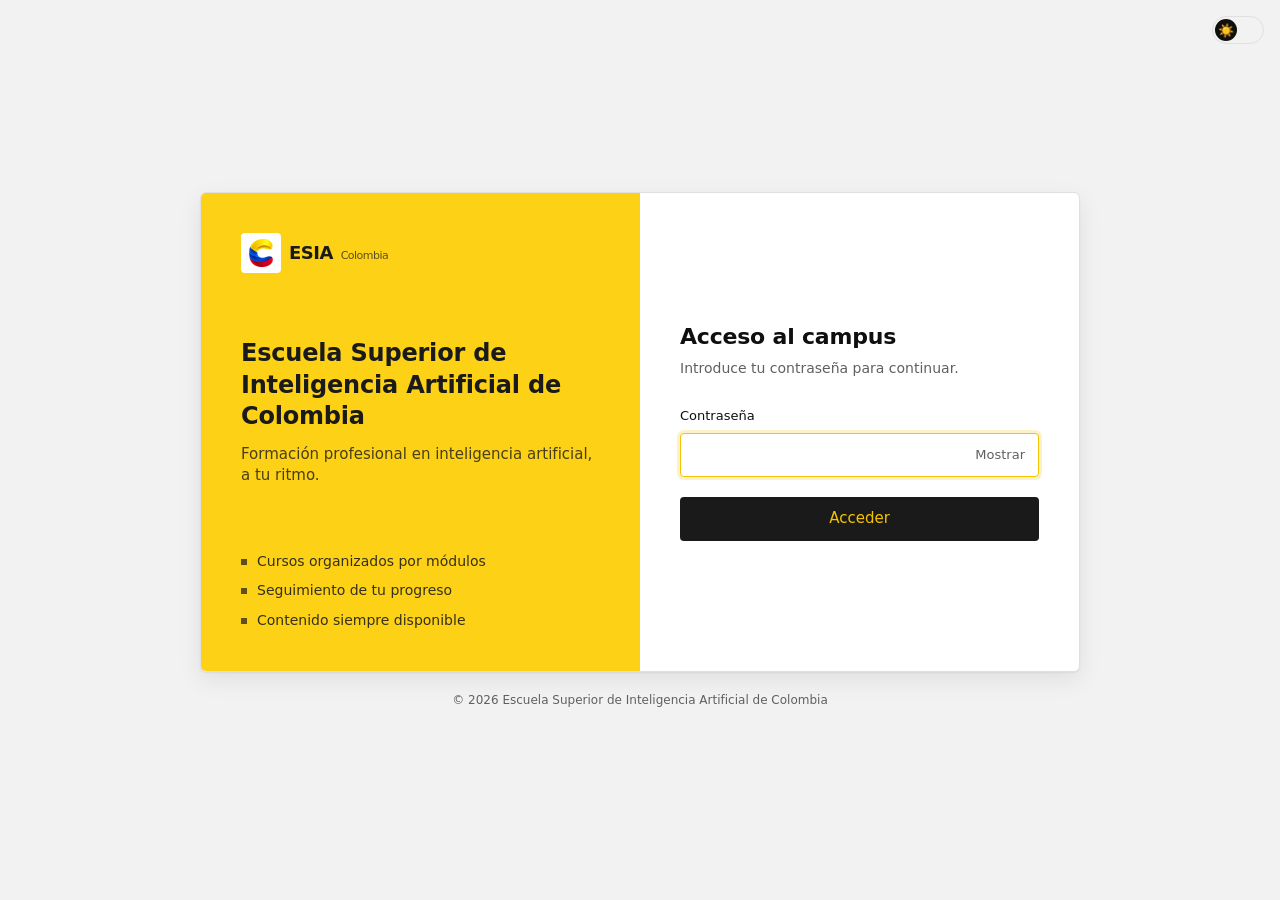
==== index.html @ a691611e "Escuela Superior de IA de Colombia: tema amarillo y logo Co-Authored-By: Claude Sonnet 5.5 <noreply@" ====
<!doctype html>
<html lang="es">
<head>
  <meta charset="utf-8">
  <meta name="viewport" content="width=device-width, initial-scale=1">
  <title>Escuela Superior de Inteligencia Artificial de Colombia</title>
  <meta name="description" content="Plataforma de formación en inteligencia artificial. Acceso con contraseña.">
  <meta name="theme-color" content="#fcd116">
  <link rel="icon" href="assets/favicon.png" type="image/png">
  <!-- Vista previa al compartir (WhatsApp, Telegram, redes). Si cambia la dirección web, actualiza las URLs de abajo. -->
  <link rel="canonical" href="https://paumartifelip-cpu.github.io/escuelasuperioriacolombia/">
  <link rel="apple-touch-icon" href="assets/apple-touch-icon.png">
  <meta property="og:type" content="website">
  <meta property="og:site_name" content="ESIA Colombia">
  <meta property="og:locale" content="es_ES">
  <meta property="og:title" content="Escuela Superior de Inteligencia Artificial de Colombia">
  <meta property="og:description" content="Formación profesional en inteligencia artificial, a tu ritmo.">
  <meta property="og:url" content="https://paumartifelip-cpu.github.io/escuelasuperioriacolombia/">
  <meta property="og:image" content="https://paumartifelip-cpu.github.io/escuelasuperioriacolombia/assets/og-image.png">
  <meta property="og:image:type" content="image/png">
  <meta property="og:image:width" content="1200">
  <meta property="og:image:height" content="630">
  <meta property="og:image:alt" content="Logo de la Escuela Superior de Inteligencia Artificial de Colombia">
  <meta name="twitter:card" content="summary_large_image">
  <meta name="twitter:title" content="Escuela Superior de Inteligencia Artificial de Colombia">
  <meta name="twitter:description" content="Formación profesional en inteligencia artificial, a tu ritmo.">
  <meta name="twitter:image" content="https://paumartifelip-cpu.github.io/escuelasuperioriacolombia/assets/og-image.png">
  <link rel="stylesheet" href="css/styles.css">
  <script src="js/redirect.js"></script>
  <script src="js/theme.js"></script>
</head>
<body class="intro-page">
  <main class="intro">
    <button id="theme-btn" class="switch intro-theme" type="button" role="switch" aria-checked="false" aria-label="Modo oscuro"><span class="switch-knob" aria-hidden="true"></span></button>

    <section class="intro-card" aria-labelledby="intro-title">
      <div class="intro-aside">
        <div class="brand">
          <img class="brand-logo" src="assets/logo.png" alt="" width="40" height="40">
          <span class="brand-text">ESIA <small>Colombia</small></span>
        </div>
        <div>
          <h1 id="intro-title">Escuela Superior de Inteligencia Artificial de Colombia</h1>
          <p class="lead">Formación profesional en inteligencia artificial, a tu ritmo.</p>
        </div>
        <ul class="intro-points">
          <li>Cursos organizados por módulos</li>
          <li>Seguimiento de tu progreso</li>
          <li>Contenido siempre disponible</li>
        </ul>
      </div>

      <div class="intro-main">
        <h2>Acceso al campus</h2>
        <p class="intro-note">Introduce tu contraseña para continuar.</p>

        <form id="gate-form" class="gate" autocomplete="off" novalidate>
          <label for="password">Contraseña</label>
          <div class="gate-field">
            <input id="password" name="password" type="password"
                   autocomplete="current-password" aria-describedby="gate-error" required autofocus>
            <button type="button" id="toggle-pass" class="gate-toggle" aria-label="Mostrar contraseña">Mostrar</button>
          </div>
          <p id="gate-error" class="gate-error" role="alert" hidden></p>
          <button type="submit" class="btn btn-primary btn-block">Acceder</button>
        </form>
      </div>
    </section>

    <footer class="intro-foot">© <span id="year"></span> Escuela Superior de Inteligencia Artificial de Colombia</footer>
  </main>

  <script src="js/auth.js"></script>
  <script src="js/gate.js"></script>
</body>
</html>
---- css/styles.css ----
:root {
  --bg: #242527;
  --surface: #2c2d30;
  --surface-2: #36373b;
  --surface-3: #4a4b50;
  --text: #f1f1f1;
  --text-dim: #b4b5ba;
  --red: #ce1126;
  --red-dark: #a50d1f;
  --blue: #fcd116;
  --accent: #fcd116;
  --accent-deep: #e6b800;
  --on-accent: #1a1a1a;
  --on-text: #242527;
  --topbar-bg: rgba(36, 37, 39, .95);
  --error: #ff6b81;
  --radius: 6px;
  --topbar-h: 56px;
  --sidebar-w: 240px;
}

*, *::before, *::after { box-sizing: border-box; }
html { -webkit-text-size-adjust: 100%; }
html { color-scheme: dark; }
html[data-theme="light"] {
  color-scheme: light;
  --bg: #ffffff;
  --surface: #ffffff;
  --surface-2: #f2f2f2;
  --surface-3: #e0e0e0;
  --text: #0f0f0f;
  --text-dim: #606060;
  --on-text: #ffffff;
  --topbar-bg: rgba(255, 255, 255, .95);
  --blue: #b38f00;
  --accent: #f5c400;
  --accent-deep: #d4a900;
  --on-accent: #1a1a1a;
  --error: #c4001f;
}
body {
  margin: 0;
  background: var(--bg);
  color: var(--text);
  font-family: Roboto, "Segoe UI", system-ui, -apple-system, Arial, sans-serif;
  font-size: 14px;
  line-height: 1.4;
  -webkit-font-smoothing: antialiased;
  overflow-x: hidden;
  overflow-wrap: break-word;
}
a { color: inherit; text-decoration: none; }
img { display: block; max-width: 100%; }
h1, h2, h3, p { margin: 0; }
:focus-visible { outline: 2px solid var(--blue); outline-offset: 2px; }
[hidden] { display: none !important; }

/* ---------- Marca ---------- */
.brand { display: inline-flex; align-items: center; gap: 8px; font-weight: 700; letter-spacing: -0.5px; }
.brand-logo { width: 32px; height: 32px; object-fit: contain; flex: none; }
.brand-text { font-size: 18px; }
.brand-text small { font-weight: 400; color: var(--text-dim); font-size: 11px; margin-left: 2px; }

/* ---------- Botones ---------- */
.btn {
  display: inline-flex; align-items: center; justify-content: center; gap: 6px;
  border: 0; border-radius: 6px; padding: 0 16px; min-height: 36px;
  font: inherit; font-weight: 500; cursor: pointer; transition: background .15s;
  text-align: center;
}
.btn-primary { background: var(--accent); color: var(--on-accent); }
.btn-primary:hover { background: var(--accent-deep); }
html:not([data-theme="light"]) .btn-primary:hover { background: #ffe14d; }
.btn-secondary { background: transparent; color: var(--text); border: 1px solid var(--surface-3); }
.btn-secondary:hover { background: var(--surface-2); }
.btn-ghost { background: transparent; color: var(--text); border: 1px solid var(--surface-3); }
.btn-ghost:hover { background: var(--surface-2); }
.btn-block { width: 100%; min-height: 44px; border-radius: 4px; font-size: 15px; }
.intro .btn-primary { background: var(--on-accent); color: var(--accent); opacity: 1; }
.intro .btn-primary:hover { background: #000; }
.icon-btn {
  display: grid; place-items: center; width: 40px; height: 40px; border: 0; border-radius: 50%;
  background: transparent; color: var(--text); cursor: pointer; font-size: 16px; flex: none;
}
.icon-btn:hover { background: var(--surface-2); }

/* ---------- Introducción ---------- */
.intro-page { min-height: 100vh; min-height: 100dvh; background: var(--surface-2); }
.intro {
  position: relative; min-height: 100vh; min-height: 100dvh; display: flex; flex-direction: column;
  align-items: center; justify-content: center; padding: 24px 16px;
}
.intro-card {
  display: grid; grid-template-columns: 1fr 1fr; width: 100%; max-width: 880px; min-height: 480px;
  background: var(--bg); border: 1px solid var(--surface-3); border-radius: 6px; overflow: hidden;
  box-shadow: 0 1px 2px rgba(0, 0, 0, .06), 0 8px 24px rgba(0, 0, 0, .08);
}
.intro-aside {
  display: flex; flex-direction: column; justify-content: space-between; gap: 32px; padding: 40px;
  background: #fcd116; color: #1a1a1a;
}
.intro-aside .brand-text small { color: rgba(26, 26, 26, .7); }
.intro-aside .brand-logo { width: 40px; height: 40px; background: #fff; border-radius: 4px; padding: 4px; }
.intro-aside h1 { font-size: 24px; line-height: 1.3; font-weight: 600; letter-spacing: -.2px; margin-bottom: 12px; }
.lead { color: rgba(26, 26, 26, .8); font-size: 15px; }
.intro-points { list-style: none; margin: 0; padding: 0; display: grid; gap: 10px; color: rgba(26, 26, 26, .88); font-size: 14px; }
.intro-points li { display: flex; align-items: center; gap: 10px; }
.intro-points li::before { content: ""; width: 6px; height: 6px; background: #1a1a1a; opacity: .7; flex: none; }
.intro-aside, .intro-main { min-width: 0; }
.intro-main { display: flex; flex-direction: column; justify-content: center; padding: 40px; }
.intro-main h2 { font-size: 22px; font-weight: 600; letter-spacing: -.2px; }
.intro-note { color: var(--text-dim); margin: 6px 0 28px; }
.gate label { display: block; font-weight: 500; font-size: 13px; margin-bottom: 8px; }
.gate-field { position: relative; display: flex; align-items: center; }
.gate input {
  width: 100%; height: 44px; padding: 0 84px 0 14px; border-radius: 4px;
  background: var(--bg); color: var(--text); border: 1px solid var(--surface-3); font: inherit; font-size: 16px;
}
.gate input:hover { border-color: var(--text-dim); }
.gate input:focus { outline: none; border-color: var(--accent); box-shadow: 0 0 0 3px color-mix(in srgb, var(--accent) 22%, transparent); }
.gate input[aria-invalid="true"] { border-color: var(--error); }
.gate-toggle {
  position: absolute; right: 4px; height: 36px; padding: 0 10px; border: 0; border-radius: 4px;
  background: transparent; color: var(--text-dim); font: inherit; font-size: 13px; cursor: pointer;
}
.gate-toggle:hover { color: var(--text); background: var(--surface-2); }
.gate-error { color: var(--error); margin-top: 10px; font-size: 13px; }
.gate .btn-block { margin-top: 20px; }
.intro-foot { margin-top: 20px; color: var(--text-dim); font-size: 12px; text-align: center; }
.shake { animation: shake .4s; }
@keyframes shake {
  20%, 60% { transform: translateX(-6px); }
  40%, 80% { transform: translateX(6px); }
}

/* ---------- Barra superior ---------- */
.topbar {
  position: fixed; inset: 0 0 auto 0; z-index: 30; height: var(--topbar-h);
  display: flex; align-items: center; justify-content: space-between; gap: 12px; padding: 0 16px;
  background: var(--topbar-bg); backdrop-filter: blur(8px); border-bottom: 1px solid var(--surface-3);
}
.topbar-left { display: flex; align-items: center; gap: 8px; }
.topbar-right { display: flex; align-items: center; gap: 8px; min-width: 100px; justify-content: flex-end; }
.search {
  position: relative; display: flex; align-items: center; flex: 0 1 560px; min-width: 0; height: 40px;
  background: var(--bg); border: 1px solid var(--surface-3); border-radius: 4px;
  transition: background .15s, border-color .15s, box-shadow .15s;
}
.search:hover { border-color: var(--text-dim); }
.search:focus-within {
  background: var(--bg); border-color: var(--accent); box-shadow: 0 0 0 3px color-mix(in srgb, var(--accent) 22%, transparent);
}
.search-icon { position: absolute; left: 14px; color: var(--text-dim); pointer-events: none; display: grid; }
.search input {
  flex: 1; min-width: 0; height: 100%; padding: 0 40px 0 44px; background: transparent; color: var(--text);
  border: 0; border-radius: 4px; font: inherit; font-size: 15px; appearance: none; -webkit-appearance: none;
}
.search input:focus { outline: none; }
.search input::placeholder { color: var(--text-dim); }
.search input::-webkit-search-cancel-button { display: none; }
.search-clear {
  position: absolute; right: 6px; width: 28px; height: 28px; border: 0; border-radius: 50%;
  background: transparent; color: var(--text-dim); cursor: pointer; font-size: 18px; line-height: 1;
}
.search-clear:hover { background: var(--surface-3); color: var(--text); }
.search:not(.has-value) .search-clear { display: none; }

/* ---------- Interruptor de tema ---------- */
.switch {
  position: relative; flex: none; width: 52px; height: 28px; padding: 0; border: 1px solid var(--surface-3);
  border-radius: 14px; background: var(--surface-2); cursor: pointer; transition: background .2s;
}
.switch-knob {
  position: absolute; top: 2px; left: 2px; width: 22px; height: 22px; border-radius: 50%;
  display: grid; place-items: center; font-size: 13px; line-height: 1;
  background: var(--text); color: var(--on-text); transition: transform .2s;
}
.switch[aria-checked="true"] .switch-knob { transform: translateX(24px); }
.intro-theme { position: absolute; top: 16px; right: 16px; z-index: 2; }

/* ---------- Estructura ---------- */
.shell { padding-top: var(--topbar-h); display: flex; min-height: 100vh; max-width: 100%; }
.sidebar {
  position: fixed; top: var(--topbar-h); bottom: 0; left: 0; width: var(--sidebar-w);
  padding: 12px; overflow-y: auto; background: var(--bg); z-index: 25;
}
.view { flex: 1; min-width: 0; max-width: 100%; margin-left: var(--sidebar-w); padding: 12px 24px 48px; outline: none; }
.sidebar-collapsed .sidebar { display: none; }
.sidebar-collapsed .view { margin-left: 0; }
.backdrop { position: fixed; inset: 0; background: rgba(0, 0, 0, .6); z-index: 20; }

.side-item {
  display: flex; align-items: center; gap: 12px; padding: 8px 12px; border-radius: 6px; line-height: 1.3;
}
.side-item:hover { background: var(--surface-2); }
.side-item.active { background: var(--surface-2); font-weight: 600; box-shadow: inset 3px 0 0 var(--accent); }
.side-logout { width: 100%; margin-top: 16px; border: 0; background: transparent; color: var(--text-dim); font: inherit; cursor: pointer; text-align: left; }
.side-num { flex: none; display: grid; place-items: center; width: 24px; height: 24px; border-radius: 4px; background: var(--surface-3); font-size: 12px; font-weight: 600; }
.side-item.active .side-num { background: var(--accent); color: var(--on-accent); }
.side-icon { width: 24px; text-align: center; flex: none; font-size: 18px; }
.side-label { display: grid; min-width: 0; }
.side-sub { color: var(--text-dim); font-size: 12px; }
.progress .progress-text { margin-top: 8px; }
.side-title { margin: 24px 12px 8px; font-weight: 600; font-size: 11px; letter-spacing: .08em; text-transform: uppercase; color: var(--text-dim); }
.side-title.current { color: var(--text); }
.chips-sub { padding-top: 0; }
.chips-sub .chip { background: transparent; border: 1px solid var(--surface-3); }
.chips-sub .chip.active { background: var(--text); border-color: var(--text); }
.progress { padding: 4px 12px; }


/* ---------- Contenido ---------- */
.view-title { font-size: 24px; font-weight: 700; margin: 8px 0 16px; letter-spacing: -.3px; }
.eyebrow { font-size: 11px; font-weight: 600; letter-spacing: .1em; text-transform: uppercase; color: var(--text-dim); }
.crumb { display: inline-block; margin: 4px 0 8px; color: var(--text-dim); font-weight: 500; }
.crumb:hover { color: var(--text); }
.empty { display: grid; justify-items: center; gap: 12px; padding: 80px 16px; color: var(--text-dim); text-align: center; }
.empty-icon { font-size: 48px; }
.thumb { position: relative; aspect-ratio: 16 / 9; border-radius: 4px; overflow: hidden; background: var(--surface-2); flex: none; }
.thumb img { width: 100%; height: 100%; object-fit: cover; }
.thumb-fallback { visibility: hidden; }
.thumb-sm { width: 128px; }

.bar { height: 4px; border-radius: 2px; background: var(--surface-3); overflow: hidden; }
.bar span { display: block; height: 100%; width: 0; background: var(--accent); transition: width .3s; }
.progress-block { display: grid; gap: 6px; margin: 12px 0; }
.progress-text { color: var(--text-dim); font-size: 12px; }

/* Inicio: continuar + cursos */
.resume {
  display: flex; align-items: center; gap: 16px; padding: 12px; margin-bottom: 20px;
  background: var(--bg); border: 1px solid var(--surface-3); border-left: 3px solid var(--accent); border-radius: var(--radius);
}
.resume:hover { background: var(--surface-2); }
.resume .lesson-text { flex: 1; }
.courses { display: grid; grid-template-columns: repeat(auto-fill, minmax(320px, 1fr)); gap: 16px; max-width: 1000px; }
.course-card { display: flex; flex-direction: column; padding: 24px; background: var(--bg); border: 1px solid var(--surface-3); border-top: 3px solid var(--accent); border-radius: 6px; }
.lead-line { color: var(--text-dim); margin: -8px 0 20px; font-size: 15px; }
.course-desc { color: var(--text-dim); margin-top: 6px; font-size: 14px; max-width: 60ch; }
.course-title { font-size: 18px; line-height: 1.3; margin-top: 4px; }
.course-meta { color: var(--text-dim); margin-top: 4px; }
.course-actions { display: flex; flex-wrap: wrap; gap: 8px; margin-top: auto; padding-top: 8px; }

/* Curso: módulos y lecciones numeradas */
.course-head { display: flex; align-items: flex-start; justify-content: space-between; gap: 16px; flex-wrap: wrap; max-width: 860px; margin-bottom: 8px; }
.course-head > div { flex: 1; min-width: 260px; }
.module { max-width: 860px; margin-top: 40px; }
.module-head { display: flex; align-items: flex-end; justify-content: space-between; gap: 12px; padding: 0 12px 12px; border-bottom: 2px solid var(--text); }
.module-title { font-size: 18px; font-weight: 600; margin-top: 4px; }
.count { color: var(--text-dim); font-weight: 600; font-variant-numeric: tabular-nums; }
.count.complete { color: var(--text); }
.count.complete::before { content: "✓ "; }

.lessons { list-style: none; margin: 0; padding: 0; }
.lesson { display: flex; align-items: center; gap: 12px; padding: 14px 12px; border-radius: 6px; }
.lesson:hover { background: var(--surface-2); }
.lesson.current { background: var(--surface-2); box-shadow: inset 3px 0 0 var(--accent); }
.lesson.current .lesson-title { font-weight: 600; }
.lesson-link { display: flex; align-items: center; gap: 16px; flex: 1; min-width: 0; }
.lesson-text { display: grid; gap: 2px; min-width: 0; }
.lesson-title { font-weight: 500; font-size: 15px; line-height: 1.45; }
.lesson-sub { color: var(--text-dim); font-size: 13px; }
.step { flex: none; width: 20px; text-align: center; color: var(--text-dim); font-size: 13px; font-weight: 500; font-variant-numeric: tabular-nums; }
.lesson.seen .lesson-title { color: var(--text-dim); }
.lesson.seen .thumb img { opacity: .55; }
.lessons-flat { max-width: 860px; }

/* Botón de visto: anillo fino; al marcar, solo una marca dibujada con trazo */
.check {
  position: relative; flex: none; width: 20px; height: 20px; padding: 0; margin-left: 4px;
  border: 1.5px solid var(--surface-3); border-radius: 50%; background: transparent; cursor: pointer;
  font-size: 0; color: var(--text); transition: border-color .15s, background .15s;
}
.check:hover { border-color: var(--text-dim); }
.check::after {
  content: ""; position: absolute; left: 5.5px; top: 2.5px; width: 4px; height: 8px;
  border: solid currentColor; border-width: 0 1.5px 1.5px 0; transform: rotate(45deg) scale(0);
  transition: transform .15s;
}
.check.on { border-color: var(--text); }
.check.on::after { transform: rotate(45deg) scale(1); }

/* Reproductor */
.watch { display: grid; grid-template-columns: minmax(0, 1fr) 380px; gap: 28px; max-width: 1600px; margin: 0 auto; }
.player { aspect-ratio: 16 / 9; border-radius: var(--radius); overflow: hidden; background: #000; margin-bottom: 14px; }
.player iframe { width: 100%; height: 100%; border: 0; display: block; }
.watch-title { font-size: 22px; overflow-wrap: anywhere; font-weight: 700; line-height: 1.3; margin: 4px 0; }
.watch-actions { display: flex; flex-wrap: wrap; align-items: center; gap: 8px; margin-top: 14px; }
.watch-nav { display: grid; grid-template-columns: 1fr 1fr; gap: 12px; margin-top: 24px; }
.nav-link { display: grid; gap: 2px; padding: 12px 14px; border-radius: var(--radius); background: var(--bg); border: 1px solid var(--surface-3); min-width: 0; }
.nav-link:hover { background: var(--surface-2); }
.nav-link small { color: var(--text-dim); font-weight: 600; }
.nav-link span { font-weight: 500; overflow: hidden; text-overflow: ellipsis; white-space: nowrap; }
.nav-next { text-align: right; grid-column: 2; }
.file-warning { margin-bottom: 12px; padding: 10px 14px; border-radius: var(--radius); background: var(--surface-2); border-left: 4px solid var(--accent); }

.queue { align-self: start; position: sticky; top: calc(var(--topbar-h) + 12px); max-height: calc(100vh - var(--topbar-h) - 24px); overflow-y: auto; padding: 0 4px 24px 0; }
.queue .crumb { margin-bottom: 16px; }
.queue-title { font-size: 18px; font-weight: 600; line-height: 1.35; }
.queue .progress-block { margin: 16px 0 8px; }
.queue-module { display: flex; justify-content: space-between; align-items: baseline; gap: 8px; margin: 32px 12px 8px; font-weight: 500; font-size: 13px; color: var(--text-dim); }
.queue-module span:first-child { letter-spacing: .02em; }
.lessons-compact .lesson { padding: 12px 12px; }
.lessons-compact .lesson-link { gap: 14px; }
.lessons-compact .lesson-title { font-size: 14px; line-height: 1.45; font-weight: 400; }
.lessons-compact .lesson.current .lesson-title { font-weight: 600; }

.noscript { padding: 24px; text-align: center; }

/* ---------- Responsive ---------- */
@media (max-width: 1200px) {
  .watch { grid-template-columns: 1fr; }
  .queue { position: static; max-height: none; }
}
@media (max-width: 1000px) {
  .topbar-right { min-width: 0; }
  .sidebar { transform: translateX(-100%); transition: transform .2s; box-shadow: 4px 0 20px rgba(0, 0, 0, .5); }
  .menu-open .sidebar { transform: none; }
  .view { margin-left: 0; padding: 8px 16px 40px; }
  .sidebar-collapsed .sidebar { display: block; }
}
@media (max-width: 640px) {
  :root { --topbar-h: 52px; }
  .topbar { padding: 0 8px; gap: 6px; padding-left: max(8px, env(safe-area-inset-left)); padding-right: max(8px, env(safe-area-inset-right)); }
  .topbar-left { gap: 2px; flex: none; }
  .brand-text { display: none; }
  .search { flex: 1 1 auto; min-width: 0; }
  .search input { font-size: 16px; }
  .topbar-right { min-width: 0; flex: none; }
  .topbar-right > .btn { display: none; }
  .sidebar { width: min(86vw, 320px); }
  .view { padding: 8px 16px 40px; }
  .view-title { font-size: 21px; }
  .courses { grid-template-columns: minmax(0, 1fr); }
  .course-card { padding: 16px; }
  .course-head { flex-direction: column; }
  .course-head > div { min-width: 0; width: 100%; }
  .course-head > .btn { width: 100%; }
  .resume { flex-wrap: wrap; }
  .resume .thumb-sm { display: none; }
  .resume .btn { width: 100%; }
  .module { margin-top: 28px; }
  .module-head, .lesson { padding-left: 4px; padding-right: 4px; }
  .lesson-link { gap: 10px; }
  .lesson .thumb-sm { width: 84px; }
  .lessons-compact .lesson .thumb-sm { display: none; }
  .check { width: 24px; height: 24px; }
  .check::after { left: 7.5px; top: 4px; }
  .watch { gap: 20px; }
  .player { border-radius: 0; margin-left: -16px; margin-right: -16px; }
  .watch-title { font-size: 19px; }
  .watch-actions { flex-direction: column; align-items: stretch; }
  .watch-actions .btn { width: 100%; min-height: 44px; }
  .watch-nav { grid-template-columns: minmax(0, 1fr); }
  .nav-next { grid-column: auto; text-align: left; }
  .nav-link span { white-space: normal; }
  .intro { padding: 16px 12px; justify-content: flex-start; padding-top: 56px; }
  .intro-card { grid-template-columns: minmax(0, 1fr); min-height: 0; }
  .intro-aside, .intro-main { padding: 24px 20px; }
  .intro-aside { gap: 20px; }
  .intro-aside h1 { font-size: 20px; }
  .gate input { font-size: 16px; }
}
@media (prefers-reduced-motion: reduce) {
  * { animation: none !important; transition: none !important; }
}
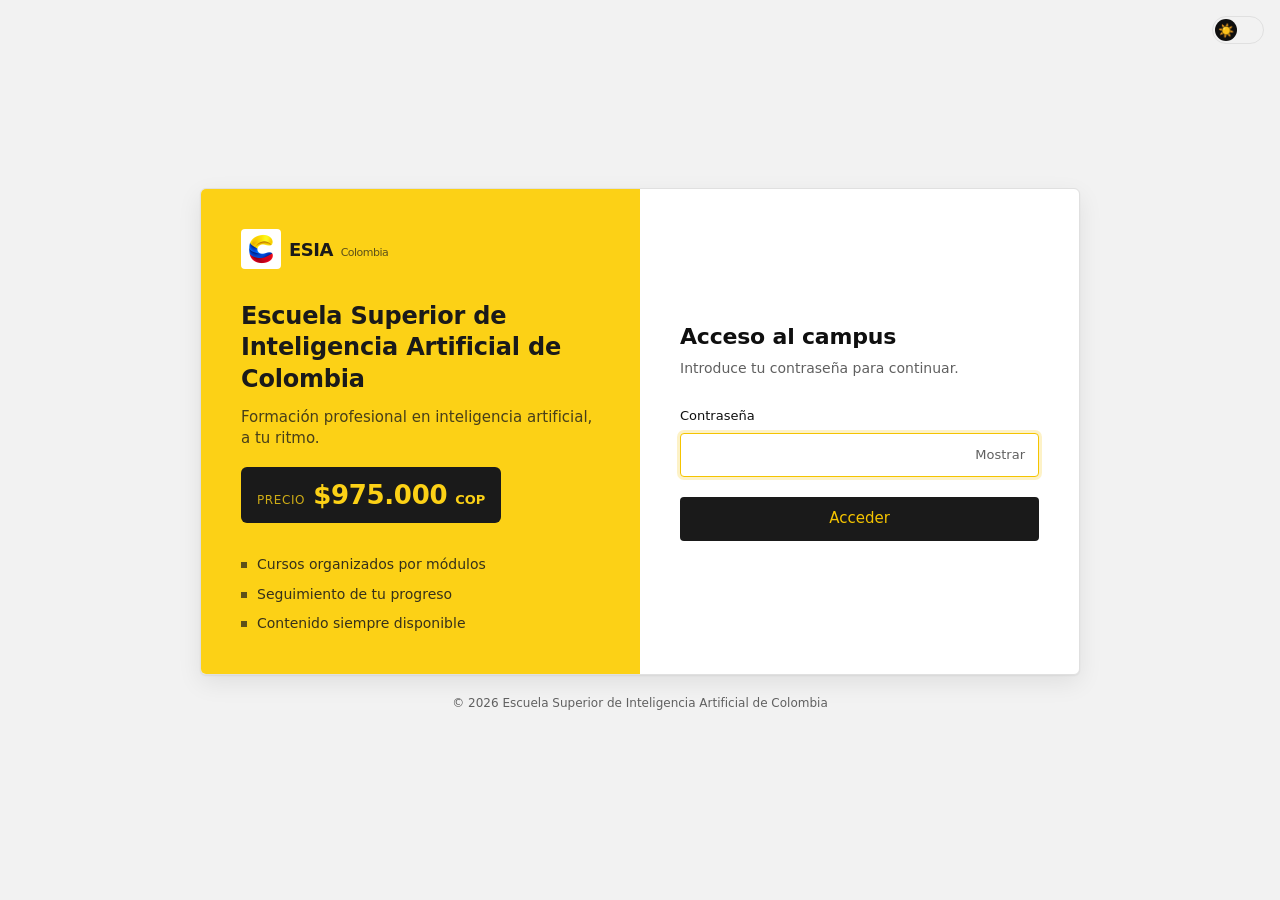
==== commit bb5d11dc: "Añade precio 975.000 COP en la portada Co-Authored-By: Claude Sonnet 5.5 <noreply@anthropic.com>" ====
--- a/index.html
+++ b/index.html
@@ -42,6 +42,7 @@
         <div>
           <h1 id="intro-title">Escuela Superior de Inteligencia Artificial de Colombia</h1>
           <p class="lead">Formación profesional en inteligencia artificial, a tu ritmo.</p>
+          <p class="price"><span class="price-label">Precio</span> <strong>$975.000</strong> <span class="price-cur">COP</span></p>
         </div>
         <ul class="intro-points">
           <li>Cursos organizados por módulos</li>
--- a/css/styles.css
+++ b/css/styles.css
@@ -103,6 +103,10 @@
 .intro-aside .brand-logo { width: 40px; height: 40px; background: #fff; border-radius: 4px; padding: 4px; }
 .intro-aside h1 { font-size: 24px; line-height: 1.3; font-weight: 600; letter-spacing: -.2px; margin-bottom: 12px; }
 .lead { color: rgba(26, 26, 26, .8); font-size: 15px; }
+.price { display: inline-flex; align-items: baseline; gap: 8px; margin-top: 18px; padding: 10px 16px; background: #1a1a1a; color: #fcd116; border-radius: 6px; }
+.price-label { font-size: 12px; text-transform: uppercase; letter-spacing: .6px; opacity: .8; }
+.price strong { font-size: 26px; font-weight: 700; letter-spacing: -.3px; }
+.price-cur { font-size: 13px; font-weight: 600; }
 .intro-points { list-style: none; margin: 0; padding: 0; display: grid; gap: 10px; color: rgba(26, 26, 26, .88); font-size: 14px; }
 .intro-points li { display: flex; align-items: center; gap: 10px; }
 .intro-points li::before { content: ""; width: 6px; height: 6px; background: #1a1a1a; opacity: .7; flex: none; }
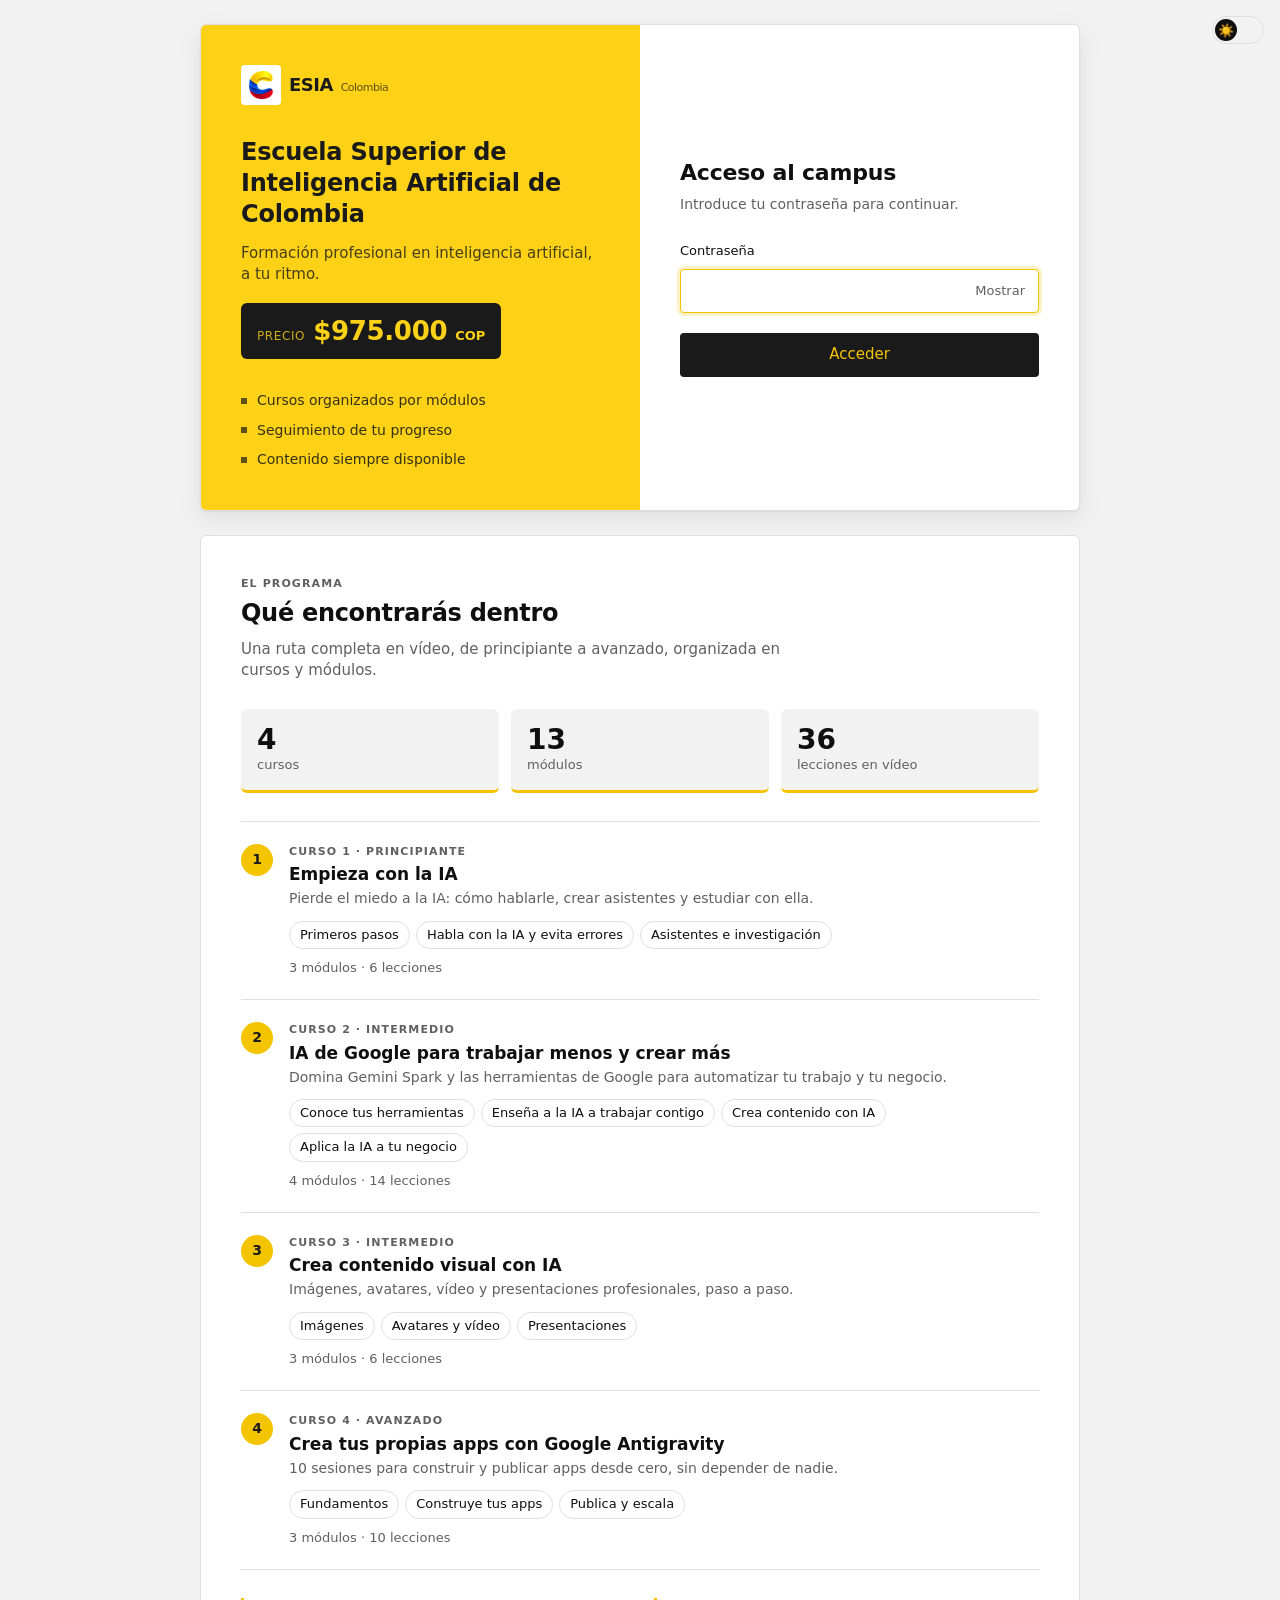
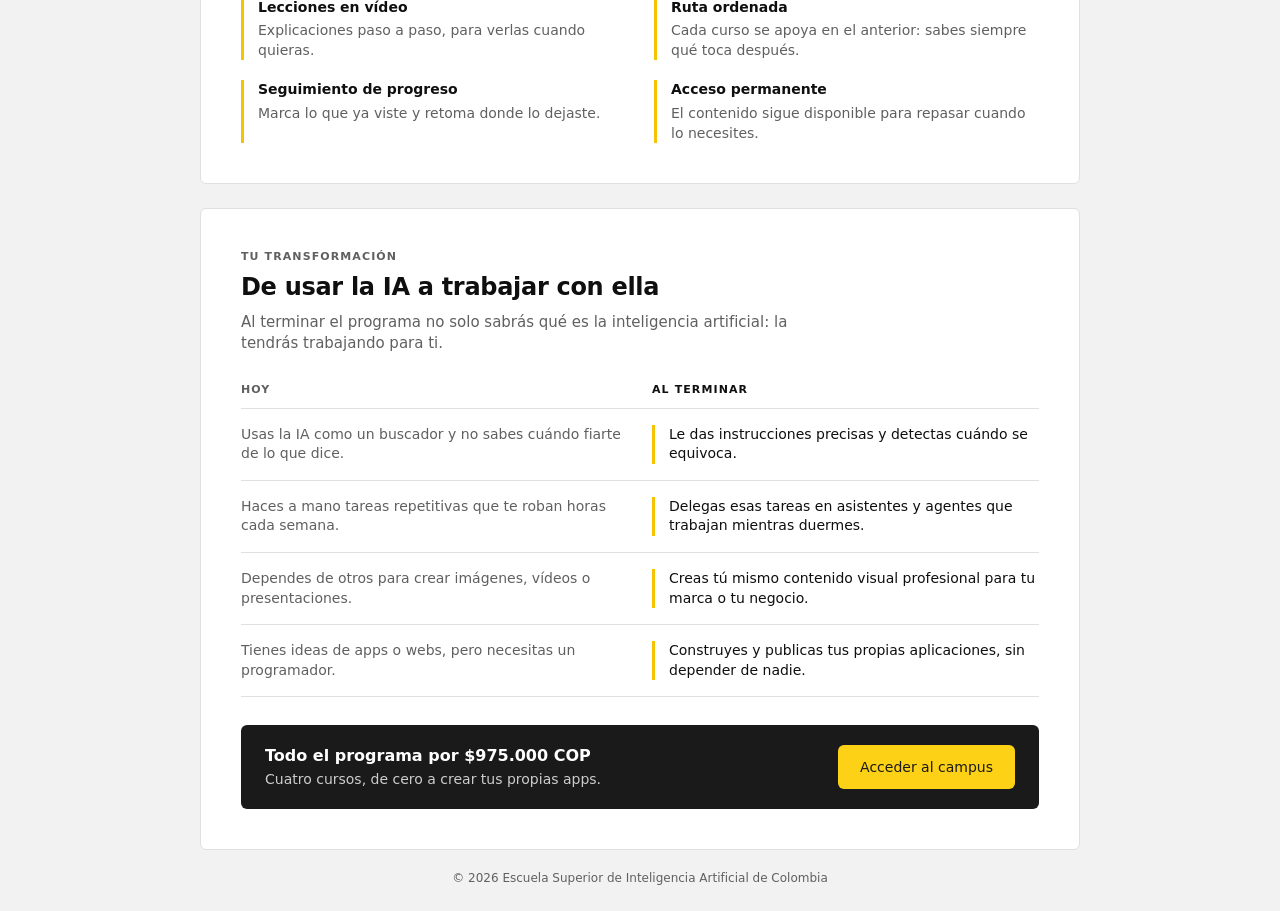
==== commit 55af100f: "Portada: secciones El programa y Tu transformación (como ESIA México) Co-Authored-By: Claude Sonnet " ====
--- a/index.html
+++ b/index.html
@@ -68,10 +68,47 @@
       </div>
     </section>
 
+    <section class="info" aria-labelledby="inside-title">
+      <p class="eyebrow">El programa</p>
+      <h2 id="inside-title" class="info-title">Qué encontrarás dentro</h2>
+      <p class="info-lead">Una ruta completa en vídeo, de principiante a avanzado, organizada en cursos y módulos.</p>
+      <dl id="program-stats" class="program-stats"></dl>
+      <ol id="program-list" class="program-list"></ol>
+      <ul class="includes">
+        <li><strong>Lecciones en vídeo</strong><span>Explicaciones paso a paso, para verlas cuando quieras.</span></li>
+        <li><strong>Ruta ordenada</strong><span>Cada curso se apoya en el anterior: sabes siempre qué toca después.</span></li>
+        <li><strong>Seguimiento de progreso</strong><span>Marca lo que ya viste y retoma donde lo dejaste.</span></li>
+        <li><strong>Acceso permanente</strong><span>El contenido sigue disponible para repasar cuando lo necesites.</span></li>
+      </ul>
+    </section>
+
+    <section class="info" aria-labelledby="change-title">
+      <p class="eyebrow">Tu transformación</p>
+      <h2 id="change-title" class="info-title">De usar la IA a trabajar con ella</h2>
+      <p class="info-lead">Al terminar el programa no solo sabrás qué es la inteligencia artificial: la tendrás trabajando para ti.</p>
+      <div class="change-head" aria-hidden="true"><span>Hoy</span><span>Al terminar</span></div>
+      <ul class="change-list">
+        <li><p><span class="change-label">Hoy</span>Usas la IA como un buscador y no sabes cuándo fiarte de lo que dice.</p>
+            <p><span class="change-label">Al terminar</span>Le das instrucciones precisas y detectas cuándo se equivoca.</p></li>
+        <li><p><span class="change-label">Hoy</span>Haces a mano tareas repetitivas que te roban horas cada semana.</p>
+            <p><span class="change-label">Al terminar</span>Delegas esas tareas en asistentes y agentes que trabajan mientras duermes.</p></li>
+        <li><p><span class="change-label">Hoy</span>Dependes de otros para crear imágenes, vídeos o presentaciones.</p>
+            <p><span class="change-label">Al terminar</span>Creas tú mismo contenido visual profesional para tu marca o tu negocio.</p></li>
+        <li><p><span class="change-label">Hoy</span>Tienes ideas de apps o webs, pero necesitas un programador.</p>
+            <p><span class="change-label">Al terminar</span>Construyes y publicas tus propias aplicaciones, sin depender de nadie.</p></li>
+      </ul>
+      <div class="info-cta">
+        <p><strong>Todo el programa por $975.000 COP</strong><span>Cuatro cursos, de cero a crear tus propias apps.</span></p>
+        <a class="btn btn-primary" href="#password">Acceder al campus</a>
+      </div>
+    </section>
+
     <footer class="intro-foot">© <span id="year"></span> Escuela Superior de Inteligencia Artificial de Colombia</footer>
   </main>
 
   <script src="js/auth.js"></script>
   <script src="js/gate.js"></script>
+  <script src="js/data.js"></script>
+  <script src="js/landing.js"></script>
 </body>
 </html>
--- a/css/styles.css
+++ b/css/styles.css
@@ -130,6 +130,48 @@
 .gate-toggle:hover { color: var(--text); background: var(--surface-2); }
 .gate-error { color: var(--error); margin-top: 10px; font-size: 13px; }
 .gate .btn-block { margin-top: 20px; }
+/* ---------- Portada: programa y transformación ---------- */
+.info {
+  width: 100%; max-width: 880px; margin-top: 24px; padding: 40px;
+  background: var(--bg); border: 1px solid var(--surface-3); border-radius: 6px;
+}
+.info-title { font-size: 24px; font-weight: 700; letter-spacing: -.3px; margin-top: 6px; }
+.info-lead { color: var(--text-dim); font-size: 15px; margin-top: 8px; max-width: 60ch; }
+.program-stats { display: grid; grid-template-columns: repeat(3, minmax(0, 1fr)); gap: 12px; margin: 28px 0; }
+.program-stats div { display: flex; flex-direction: column-reverse; padding: 16px; background: var(--surface-2); border-radius: 6px; border-bottom: 3px solid var(--accent); }
+.program-stats dt { color: var(--text-dim); font-size: 13px; }
+.program-stats dd { margin: 0; font-size: 28px; font-weight: 700; color: var(--text); line-height: 1.1; }
+.program-list { list-style: none; margin: 0; padding: 0; border-top: 1px solid var(--surface-3); }
+.program-item { display: flex; gap: 16px; padding: 22px 0; border-bottom: 1px solid var(--surface-3); }
+.program-num {
+  flex: none; display: grid; place-items: center; width: 32px; height: 32px; border-radius: 50%;
+  background: var(--accent); color: var(--on-accent); font-weight: 700;
+}
+.program-body { min-width: 0; }
+.program-title { font-size: 17px; line-height: 1.3; margin: 4px 0 0; }
+.program-desc { color: var(--text-dim); margin-top: 4px; }
+.program-modules { display: flex; flex-wrap: wrap; gap: 6px; list-style: none; margin: 12px 0 0; padding: 0; }
+.program-modules li { padding: 4px 10px; border: 1px solid var(--surface-3); border-radius: 999px; font-size: 13px; }
+.program-meta { color: var(--text-dim); font-size: 13px; margin-top: 10px; }
+.includes { display: grid; grid-template-columns: repeat(2, minmax(0, 1fr)); gap: 20px 28px; list-style: none; margin: 28px 0 0; padding: 0; }
+.includes li { display: flex; flex-direction: column; gap: 4px; padding-left: 14px; border-left: 3px solid var(--accent); }
+.includes span { color: var(--text-dim); }
+.change-head, .change-list li { display: grid; grid-template-columns: minmax(0, 1fr) minmax(0, 1fr); gap: 24px; }
+.change-head { margin-top: 28px; padding-bottom: 10px; border-bottom: 1px solid var(--surface-3); font-size: 11px; font-weight: 600; letter-spacing: .1em; text-transform: uppercase; color: var(--text-dim); }
+.change-head span + span { color: var(--text); }
+.change-list { list-style: none; margin: 0; padding: 0; }
+.change-list li { padding: 16px 0; border-bottom: 1px solid var(--surface-3); }
+.change-list p:first-child { color: var(--text-dim); }
+.change-list p:last-child { font-weight: 500; padding-left: 14px; border-left: 3px solid var(--accent); }
+.change-label { display: none; }
+.info-cta {
+  display: flex; align-items: center; justify-content: space-between; gap: 16px; flex-wrap: wrap;
+  margin-top: 28px; padding: 20px 24px; background: #1a1a1a; color: #fff; border-radius: 6px;
+}
+.info-cta p { display: flex; flex-direction: column; gap: 2px; font-size: 16px; }
+.info-cta span { font-size: 14px; color: rgba(255, 255, 255, .78); }
+.info-cta .btn-primary { min-height: 44px; padding: 0 22px; background: #fcd116; color: #1a1a1a; }
+.info-cta .btn-primary:hover { background: #ffe14d; }
 .intro-foot { margin-top: 20px; color: var(--text-dim); font-size: 12px; text-align: center; }
 .shake { animation: shake .4s; }
 @keyframes shake {
@@ -363,6 +405,18 @@
   .intro-aside, .intro-main { padding: 24px 20px; }
   .intro-aside { gap: 20px; }
   .intro-aside h1 { font-size: 20px; }
+  .info { padding: 24px 20px; margin-top: 16px; }
+  .info-title { font-size: 20px; }
+  .program-stats { gap: 8px; }
+  .program-stats div { padding: 12px; }
+  .program-stats dd { font-size: 22px; }
+  .program-item { gap: 12px; }
+  .includes { grid-template-columns: minmax(0, 1fr); }
+  .change-head { display: none; }
+  .change-list li { grid-template-columns: minmax(0, 1fr); gap: 10px; }
+  .change-label { display: block; font-size: 11px; font-weight: 600; letter-spacing: .1em; text-transform: uppercase; margin-bottom: 2px; }
+  .change-list p:last-child .change-label { color: var(--text); }
+  .info-cta .btn { width: 100%; }
   .gate input { font-size: 16px; }
 }
 @media (prefers-reduced-motion: reduce) {
